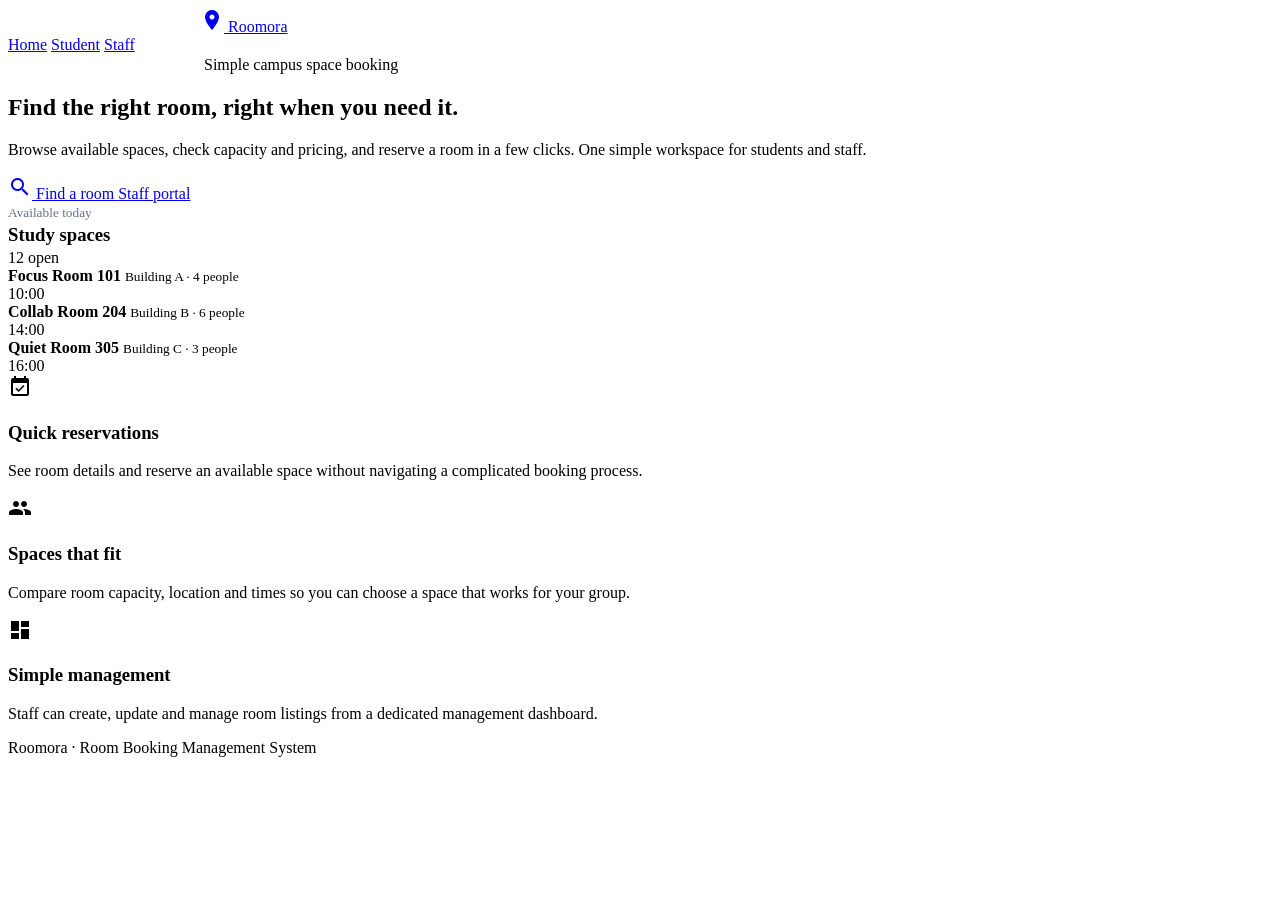
==== index.html @ 0867ea80 "Initial Roomora portfolio release" ====
<!DOCTYPE html>
<html lang="en">
<head>
  <meta charset="UTF-8">
  <meta
    name="viewport"
    content="width=device-width, initial-scale=1"
  >

  <meta
    name="description"
    content="Roomora is a modern room booking application for discovering and reserving shared spaces."
  >

  <title>Roomora | Room Booking</title>

  <link
    href="https://fonts.googleapis.com/icon?family=Material+Icons"
    rel="stylesheet"
  >

  <link rel="stylesheet" href="ui.css">
</head>

<body>
  <div class="shell">

    <header class="topbar">
      <a class="brand" href="index.html">
        <span class="brand-mark">
          <span class="material-icons">meeting_room</span>
        </span>
        Roomora
      </a>

      <nav class="nav-links" aria-label="Main navigation">
        <a class="active" href="index.html">Home</a>
        <a href="Student.html">Student</a>
        <a href="Admin.html">Staff</a>
      </nav>
    </header>

    <main>
      <section class="hero">
        <div class="hero-content">
          <span class="eyebrow">
            <span
              class="material-icons"
              style="font-size: 16px;"
            >
              auto_awesome
            </span>
            Simple campus space booking
          </span>

          <h1>
            Find the right room, right when you need it.
          </h1>

          <p>
            Browse available spaces, check capacity and pricing,
            and reserve a room in a few clicks. One simple workspace
            for students and staff.
          </p>

          <div class="hero-actions">
            <a
              class="btn btn-primary"
              href="Student.html"
            >
              <span class="material-icons">search</span>
              Find a room
            </a>

            <a
              class="btn btn-secondary"
              href="Admin.html"
            >
              Staff portal
            </a>
          </div>
        </div>

        <div class="visual">
          <div class="visual-inner">

            <div class="mini-head">
              <div>
                <small style="color: #667085;">
                  Available today
                </small>

                <h3 style="margin: 3px 0;">
                  Study spaces
                </h3>
              </div>

              <span class="pill">
                12 open
              </span>
            </div>

            <div class="mini-room">
              <div>
                <strong>Focus Room 101</strong>
                <small>Building A · 4 people</small>
              </div>

              <span class="pill">
                10:00
              </span>
            </div>

            <div class="mini-room">
              <div>
                <strong>Collab Room 204</strong>
                <small>Building B · 6 people</small>
              </div>

              <span class="pill">
                14:00
              </span>
            </div>

            <div class="mini-room">
              <div>
                <strong>Quiet Room 305</strong>
                <small>Building C · 3 people</small>
              </div>

              <span class="pill">
                16:00
              </span>
            </div>

          </div>
        </div>
      </section>

      <section class="features">

        <article class="feature">
          <span class="material-icons">
            event_available
          </span>

          <h3>Quick reservations</h3>

          <p>
            See room details and reserve an available space
            without navigating a complicated booking process.
          </p>
        </article>

        <article class="feature">
          <span class="material-icons">
            groups
          </span>

          <h3>Spaces that fit</h3>

          <p>
            Compare room capacity, location and times so you
            can choose a space that works for your group.
          </p>
        </article>

        <article class="feature">
          <span class="material-icons">
            dashboard_customize
          </span>

          <h3>Simple management</h3>

          <p>
            Staff can create, update and manage room listings
            from a dedicated management dashboard.
          </p>
        </article>

      </section>
    </main>

    <footer class="footer-note">
      Roomora · Room Booking Management System
    </footer>

  </div>
</body>
</html>
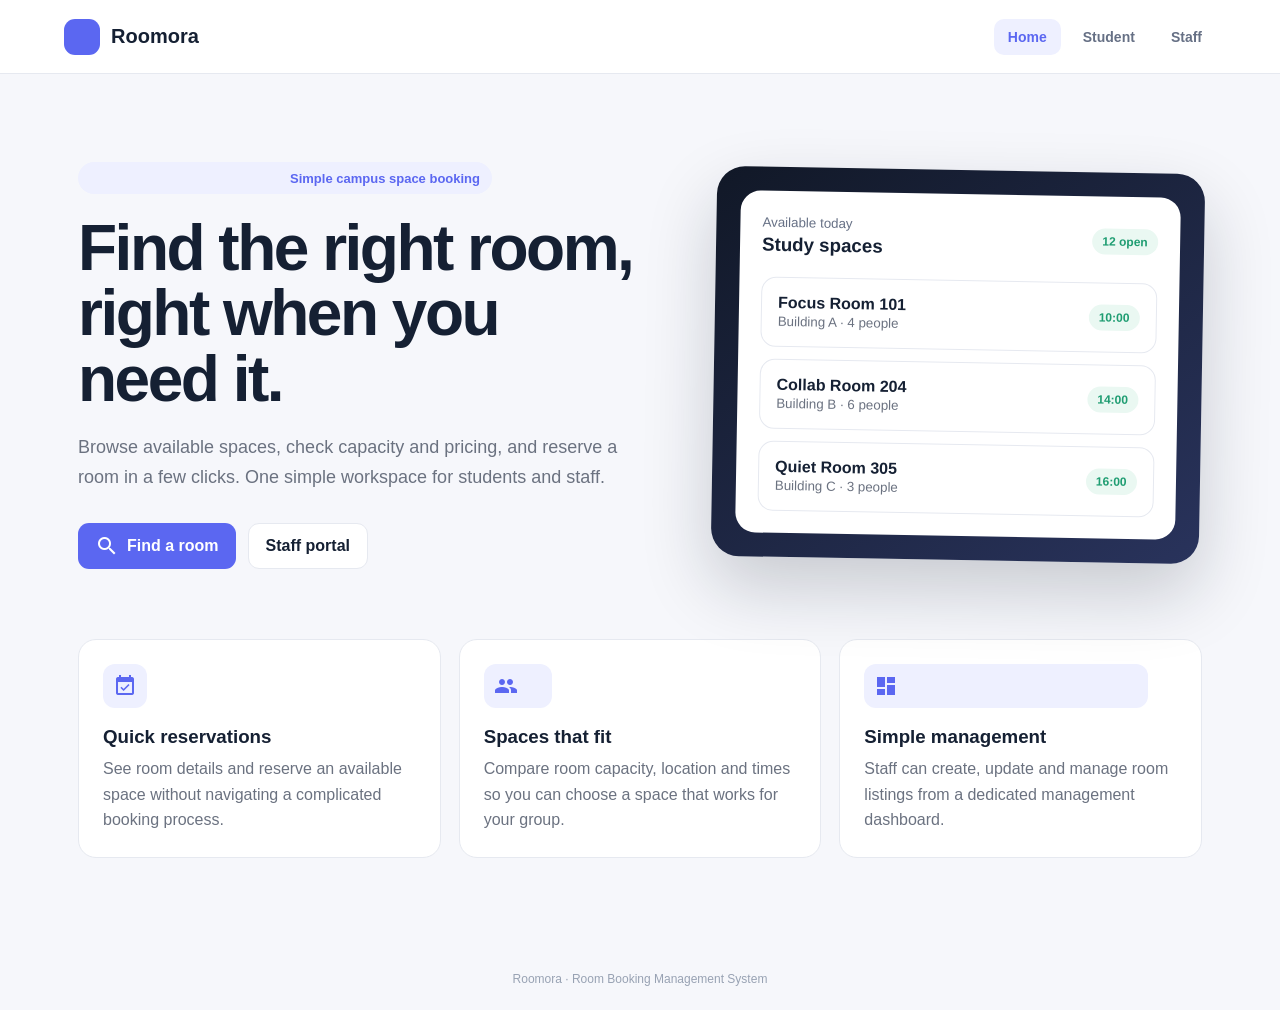
==== commit bb3ad9a3: "Update stylesheet link path in index.html" ====
--- a/index.html
+++ b/index.html
@@ -19,7 +19,7 @@
     rel="stylesheet"
   >
 
-  <link rel="stylesheet" href="ui.css">
+  <link rel="stylesheet" href="css/ui.css">
 </head>
 
 <body>
@@ -187,4 +187,4 @@
 
   </div>
 </body>
-</html>+</html>
--- a/css/ui.css
+++ b/css/ui.css
@@ -0,0 +1,1046 @@
+@import url(
+  "https://fonts.googleapis.com/css2?family=DM+Sans:wght@400;500;600;700&display=swap"
+);
+
+
+:root {
+  --bg: #f6f7fb;
+  --surface: #ffffff;
+
+  --ink: #152033;
+  --muted: #6b7280;
+
+  --line: #e6e9f0;
+
+  --brand: #5b67f1;
+  --brand-dark: #4651d8;
+  --brand-soft: #eef0ff;
+
+  --success: #1f9d72;
+  --success-soft: #eaf8f2;
+
+  --danger: #dc4c64;
+  --danger-soft: #fff0f2;
+
+  --radius: 18px;
+
+  --shadow:
+    0 18px 45px rgba(16, 24, 40, 0.08);
+}
+
+* {
+  box-sizing: border-box;
+}
+
+html {
+  scroll-behavior: smooth;
+}
+
+body {
+  margin: 0;
+
+  font-family:
+    "DM Sans",
+    sans-serif;
+
+  background: var(--bg);
+  color: var(--ink);
+}
+
+a {
+  color: inherit;
+  text-decoration: none;
+}
+
+button,
+input,
+select {
+  font: inherit;
+}
+
+button,
+a {
+  -webkit-tap-highlight-color: transparent;
+}
+
+button:focus-visible,
+a:focus-visible,
+input:focus-visible,
+select:focus-visible {
+  outline: 3px solid rgba(91, 103, 241, 0.2);
+  outline-offset: 2px;
+}
+
+.shell {
+  min-height: 100vh;
+}
+
+.topbar {
+  height: 74px;
+
+  display: flex;
+  align-items: center;
+  justify-content: space-between;
+
+  padding:
+    0
+    max(5vw, 28px);
+
+  position: sticky;
+  top: 0;
+  z-index: 10;
+
+  background:
+    rgba(255, 255, 255, 0.94);
+
+  border-bottom:
+    1px solid var(--line);
+
+  backdrop-filter:
+    blur(12px);
+}
+
+.brand {
+  display: flex;
+  align-items: center;
+  gap: 11px;
+
+  font-size: 20px;
+  font-weight: 700;
+}
+
+.brand-mark {
+  width: 36px;
+  height: 36px;
+
+  display: grid;
+  place-items: center;
+
+  border-radius: 11px;
+
+  background: var(--brand);
+  color: #ffffff;
+}
+
+.nav-links {
+  display: flex;
+  align-items: center;
+  gap: 8px;
+}
+
+.nav-links a {
+  padding:
+    10px
+    14px;
+
+  border-radius: 10px;
+
+  color: #667085;
+
+  font-size: 14px;
+  font-weight: 600;
+
+  transition:
+    background 0.2s ease,
+    color 0.2s ease;
+}
+
+.nav-links a:hover,
+.nav-links a.active {
+  background: var(--brand-soft);
+  color: var(--brand);
+}
+
+.btn {
+  display: inline-flex;
+  align-items: center;
+  justify-content: center;
+  gap: 8px;
+
+  padding:
+    11px
+    17px;
+
+  border: 0;
+  border-radius: 11px;
+
+  font-weight: 700;
+
+  cursor: pointer;
+
+  transition:
+    background 0.2s ease,
+    border-color 0.2s ease,
+    transform 0.15s ease,
+    box-shadow 0.2s ease;
+}
+
+.btn:hover {
+  transform: translateY(-1px);
+}
+
+.btn-primary {
+  background: var(--brand);
+  color: #ffffff;
+}
+
+.btn-primary:hover {
+  background: var(--brand-dark);
+
+  box-shadow:
+    0 8px 18px
+    rgba(91, 103, 241, 0.2);
+}
+
+.btn-secondary {
+  background: #ffffff;
+
+  border:
+    1px solid var(--line);
+
+  color: var(--ink);
+}
+
+.btn-secondary:hover {
+  background: #f8f9fc;
+}
+
+.btn-danger {
+  background: var(--danger-soft);
+  color: var(--danger);
+}
+
+.hero {
+  max-width: 1180px;
+
+  margin: 0 auto;
+
+  padding:
+    88px
+    28px
+    70px;
+
+  display: grid;
+
+  grid-template-columns:
+    1.08fr
+    0.92fr;
+
+  gap: 64px;
+
+  align-items: center;
+}
+
+.eyebrow {
+  display: inline-flex;
+  align-items: center;
+  gap: 8px;
+
+  padding:
+    8px
+    12px;
+
+  border-radius: 999px;
+
+  background: var(--brand-soft);
+  color: var(--brand);
+
+  font-size: 13px;
+  font-weight: 700;
+}
+
+.hero h1 {
+  margin:
+    22px
+    0
+    20px;
+
+  font-size:
+    clamp(
+      44px,
+      5vw,
+      68px
+    );
+
+  line-height: 1.02;
+  letter-spacing: -2.5px;
+}
+
+.hero p {
+  max-width: 620px;
+
+  color: var(--muted);
+
+  font-size: 18px;
+  line-height: 1.7;
+}
+
+.hero-actions {
+  display: flex;
+  gap: 12px;
+
+  margin-top: 30px;
+}
+
+.visual {
+  padding: 24px;
+
+  border-radius: 28px;
+
+  background:
+    linear-gradient(
+      145deg,
+      #111827,
+      #29335c
+    );
+
+  box-shadow:
+    0 30px 70px
+    rgba(16, 24, 40, 0.2);
+
+  transform:
+    rotate(1deg);
+}
+
+.visual-inner {
+  padding: 22px;
+
+  border-radius: 20px;
+
+  background: #ffffff;
+}
+
+.mini-head {
+  display: flex;
+  align-items: center;
+  justify-content: space-between;
+
+  margin-bottom: 18px;
+}
+
+.mini-room {
+  display: flex;
+  align-items: center;
+  justify-content: space-between;
+
+  margin-top: 12px;
+  padding: 16px;
+
+  border:
+    1px solid var(--line);
+
+  border-radius: 15px;
+}
+
+.mini-room strong {
+  display: block;
+}
+
+.mini-room small {
+  color: var(--muted);
+}
+
+
+.pill {
+  display: inline-flex;
+
+  padding:
+    6px
+    10px;
+
+  border-radius: 999px;
+
+  background: var(--success-soft);
+  color: var(--success);
+
+  font-size: 12px;
+  font-weight: 700;
+}
+
+
+.features {
+  max-width: 1180px;
+
+  margin: 0 auto;
+
+  padding:
+    0
+    28px
+    90px;
+
+  display: grid;
+
+  grid-template-columns:
+    repeat(3, 1fr);
+
+  gap: 18px;
+}
+
+.feature {
+  padding: 24px;
+
+  border:
+    1px solid var(--line);
+
+  border-radius: var(--radius);
+
+  background: var(--surface);
+}
+
+.feature .material-icons {
+  padding: 10px;
+
+  border-radius: 12px;
+
+  background: var(--brand-soft);
+  color: var(--brand);
+}
+
+.feature h3 {
+  margin:
+    18px
+    0
+    8px;
+}
+
+.feature p {
+  margin: 0;
+
+  color: var(--muted);
+
+  line-height: 1.6;
+}
+
+.auth-wrap {
+  min-height:
+    calc(100vh - 74px);
+
+  display: grid;
+  place-items: center;
+
+  padding:
+    42px
+    20px;
+}
+
+.auth-card {
+  width:
+    min(460px, 100%);
+
+  padding: 34px;
+
+  border:
+    1px solid var(--line);
+
+  border-radius: 24px;
+
+  background: var(--surface);
+
+  box-shadow: var(--shadow);
+}
+
+.auth-card h1 {
+  margin:
+    8px
+    0;
+
+  font-size: 30px;
+}
+
+.auth-card > p {
+  margin:
+    0
+    0
+    28px;
+
+  color: var(--muted);
+}
+
+.auth-card .btn {
+  width: 100%;
+}
+
+.field {
+  margin-bottom: 17px;
+}
+
+.field label {
+  display: block;
+
+  margin-bottom: 8px;
+
+  font-size: 13px;
+  font-weight: 700;
+}
+
+.field input,
+.field select {
+  width: 100%;
+
+  padding:
+    13px
+    14px;
+
+  border:
+    1px solid #d8dce5;
+
+  border-radius: 11px;
+
+  outline: none;
+
+  background: #ffffff;
+
+  transition:
+    border-color 0.2s ease,
+    box-shadow 0.2s ease;
+}
+
+.field input:focus,
+.field select:focus {
+  border-color: var(--brand);
+
+  box-shadow:
+    0 0 0 3px
+    rgba(91, 103, 241, 0.12);
+}
+
+.auth-meta {
+  display: flex;
+  align-items: center;
+  justify-content: space-between;
+
+  margin:
+    4px
+    0
+    20px;
+
+  color: var(--muted);
+
+  font-size: 13px;
+}
+
+.error {
+  display: block;
+
+  margin-top: 12px;
+
+  color: var(--danger);
+
+  font-size: 13px;
+}
+
+.demo-note {
+  margin-top: 20px;
+
+  padding:
+    12px
+    14px;
+
+  border-radius: 10px;
+
+  background: #f8f9fc;
+  color: var(--muted);
+
+  font-size: 12px;
+}
+
+.dashboard {
+  max-width: 1280px;
+
+  margin: 0 auto;
+
+  padding:
+    42px
+    28px
+    70px;
+}
+
+.page-head {
+  display: flex;
+  align-items: flex-start;
+  justify-content: space-between;
+
+  gap: 20px;
+
+  margin-bottom: 28px;
+}
+
+.page-head h1 {
+  margin: 0;
+
+  font-size: 32px;
+}
+
+.page-head p {
+  margin:
+    7px
+    0
+    0;
+
+  color: var(--muted);
+}
+
+.stats {
+  display: grid;
+
+  grid-template-columns:
+    repeat(3, 1fr);
+
+  gap: 16px;
+
+  margin-bottom: 26px;
+}
+
+.stat {
+  padding: 20px;
+
+  border:
+    1px solid var(--line);
+
+  border-radius: 16px;
+
+  background: var(--surface);
+}
+
+.stat-label {
+  color: var(--muted);
+
+  font-size: 13px;
+  font-weight: 600;
+}
+
+.stat-value {
+  margin-top: 6px;
+
+  font-size: 29px;
+  font-weight: 700;
+}
+
+
+.panel {
+  overflow: hidden;
+
+  border:
+    1px solid var(--line);
+
+  border-radius: var(--radius);
+
+  background: var(--surface);
+}
+
+.panel-head {
+  display: flex;
+  align-items: center;
+  justify-content: space-between;
+
+  padding:
+    20px
+    22px;
+
+  border-bottom:
+    1px solid var(--line);
+}
+
+.panel-head h2 {
+  margin: 0;
+
+  font-size: 18px;
+}
+
+.table-scroll {
+  overflow-x: auto;
+}
+
+table {
+  width: 100%;
+
+  min-width: 900px;
+
+  border-collapse: collapse;
+}
+
+th {
+  padding:
+    13px
+    16px;
+
+  border-bottom:
+    1px solid var(--line);
+
+  background: #fafbfc;
+  color: #667085;
+
+  font-size: 12px;
+  font-weight: 700;
+
+  text-align: left;
+  text-transform: uppercase;
+
+  letter-spacing: 0.04em;
+}
+
+td {
+  padding: 16px;
+
+  border-bottom:
+    1px solid #eef0f4;
+
+  font-size: 14px;
+
+  vertical-align: middle;
+}
+
+tr:last-child td {
+  border-bottom: 0;
+}
+
+.table-action {
+  margin-right: 5px;
+
+  padding:
+    7px
+    9px;
+
+  border: 0;
+  border-radius: 8px;
+
+  background: #f2f4f7;
+
+  cursor: pointer;
+
+  transition:
+    background 0.2s ease,
+    transform 0.15s ease;
+}
+
+.table-action:hover {
+  background: #e8ebf0;
+
+  transform:
+    translateY(-1px);
+}
+
+.promo-wrap {
+  display: flex;
+
+  gap: 6px;
+}
+
+.promo-wrap input {
+  width: 125px;
+
+  padding: 8px;
+
+  border:
+    1px solid var(--line);
+
+  border-radius: 8px;
+
+  outline: none;
+}
+
+.promo-wrap input:focus {
+  border-color: var(--brand);
+
+  box-shadow:
+    0 0 0 3px
+    rgba(91, 103, 241, 0.1);
+}
+
+.promo-wrap button {
+  padding:
+    8px
+    10px;
+
+  border: 0;
+  border-radius: 8px;
+
+  background: var(--brand-soft);
+  color: var(--brand);
+
+  font-weight: 700;
+
+  cursor: pointer;
+}
+
+.status-select {
+  padding:
+    8px
+    10px;
+
+  border:
+    1px solid var(--line);
+
+  border-radius: 9px;
+
+  background: #ffffff;
+}
+
+.book-btn {
+  padding:
+    9px
+    12px;
+
+  border: 0;
+  border-radius: 9px;
+
+  background: var(--brand);
+  color: #ffffff;
+
+  font-weight: 700;
+
+  cursor: pointer;
+
+  transition:
+    background 0.2s ease,
+    transform 0.15s ease;
+}
+
+.book-btn:hover {
+  background: var(--brand-dark);
+
+  transform:
+    translateY(-1px);
+}
+
+.modal-content {
+  border: 0 !important;
+
+  border-radius:
+    20px !important;
+
+  box-shadow:
+    var(--shadow);
+}
+
+.modal-header,
+.modal-footer {
+  border-color:
+    var(--line) !important;
+}
+
+.modal-body {
+  padding:
+    24px !important;
+}
+
+.modal-footer .btn {
+  width: auto;
+}
+
+.confirm-card {
+  width:
+    min(580px, 100%);
+
+  padding: 38px;
+
+  border:
+    1px solid var(--line);
+
+  border-radius: 24px;
+
+  background: var(--surface);
+
+  box-shadow: var(--shadow);
+
+  text-align: center;
+}
+
+.success-icon {
+  width: 68px;
+  height: 68px;
+
+  display: grid;
+  place-items: center;
+
+  margin:
+    0
+    auto
+    20px;
+
+  border-radius: 50%;
+
+  background: var(--success-soft);
+  color: var(--success);
+}
+
+.confirm-card h1 {
+  margin:
+    10px
+    0;
+
+  font-size: 30px;
+}
+
+.confirm-card > p {
+  color: var(--muted);
+}
+
+.receipt {
+  margin:
+    26px
+    0;
+
+  padding: 18px;
+
+  border-radius: 14px;
+
+  background: #f8f9fc;
+
+  text-align: left;
+}
+
+.receipt-row {
+  display: flex;
+  justify-content: space-between;
+
+  gap: 20px;
+
+  padding:
+    8px
+    0;
+
+  color: var(--muted);
+}
+
+.receipt-row strong {
+  color: var(--ink);
+
+  text-align: right;
+}
+
+.amount {
+  color:
+    var(--ink) !important;
+
+  font-size:
+    26px !important;
+
+  font-weight: 700;
+}
+
+.footer-note {
+  padding: 24px;
+
+  color: #98a2b3;
+
+  font-size: 12px;
+
+  text-align: center;
+}
+
+@media (max-width: 850px) {
+
+  .topbar {
+    padding:
+      0
+      18px;
+  }
+
+  .hero {
+    grid-template-columns: 1fr;
+
+    padding-top: 55px;
+  }
+
+  .hero h1 {
+    letter-spacing: -1.5px;
+  }
+
+  .visual {
+    display: none;
+  }
+
+  .features,
+  .stats {
+    grid-template-columns: 1fr;
+  }
+
+  .page-head {
+    flex-direction: column;
+  }
+
+  .dashboard {
+    padding:
+      28px
+      16px;
+  }
+
+  .nav-links a {
+    padding:
+      9px
+      10px;
+  }
+
+  .nav-links a:not(.active) {
+    display: none;
+  }
+
+}
+
+
+@media (max-width: 520px) {
+
+  .topbar {
+    height: 66px;
+  }
+
+  .brand {
+    font-size: 18px;
+  }
+
+  .brand-mark {
+    width: 32px;
+    height: 32px;
+  }
+
+  .hero {
+    padding:
+      44px
+      20px
+      55px;
+  }
+
+  .hero h1 {
+    font-size: 42px;
+  }
+
+  .hero-actions {
+    flex-direction: column;
+  }
+
+  .hero-actions .btn {
+    width: 100%;
+  }
+
+  .features {
+    padding:
+      0
+      20px
+      60px;
+  }
+
+  .auth-card,
+  .confirm-card {
+    padding:
+      26px
+      22px;
+  }
+
+  .auth-meta {
+    gap: 12px;
+
+    flex-wrap: wrap;
+  }
+
+  .receipt-row {
+    flex-direction: column;
+
+    gap: 3px;
+  }
+
+  .receipt-row strong {
+    text-align: left;
+  }
+
+}
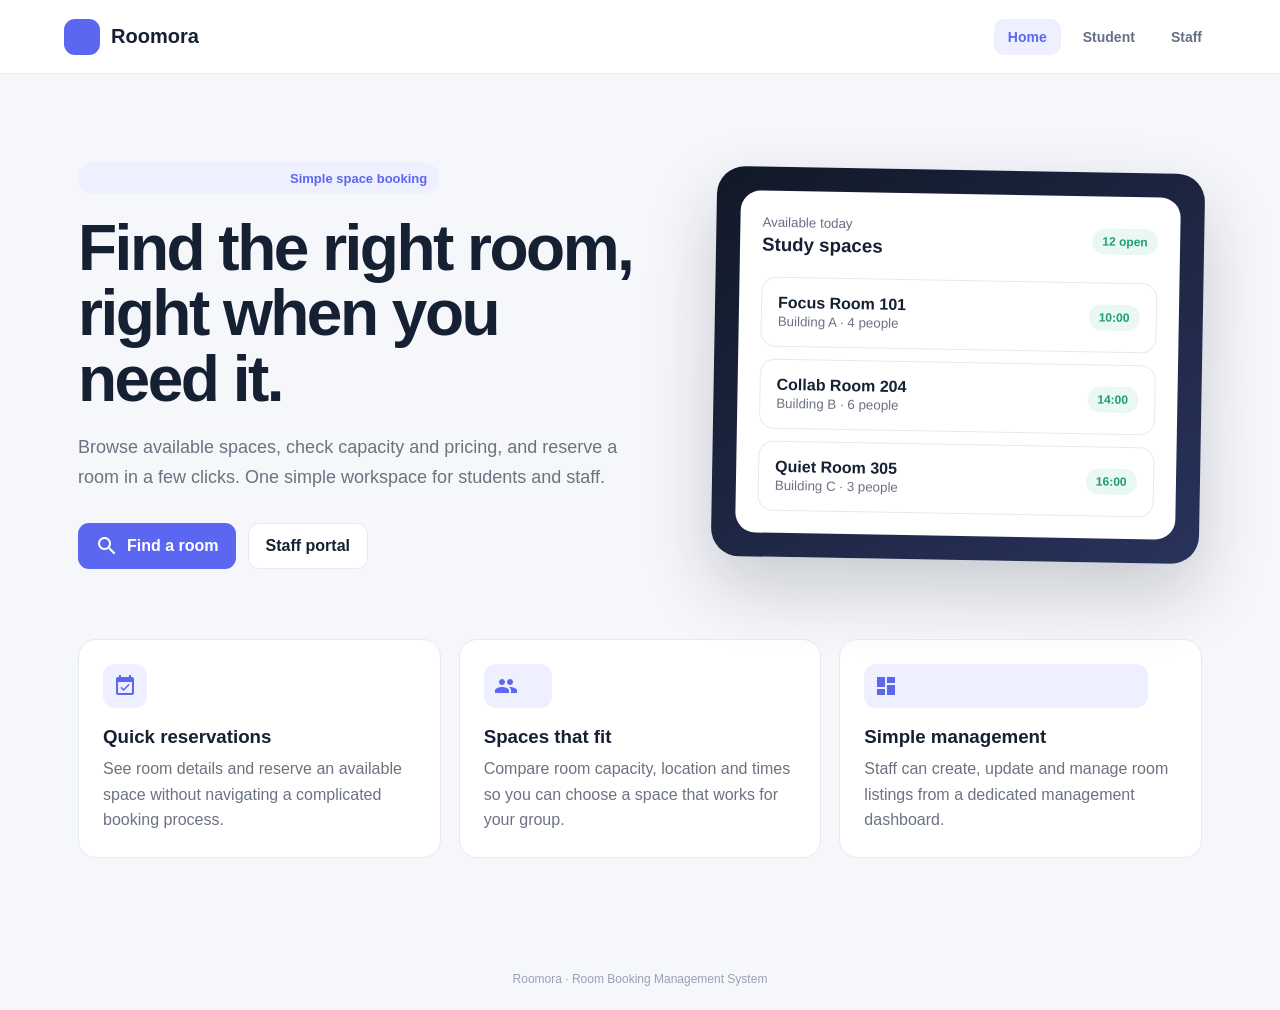
==== commit ab669516: "Update booking description in index.html" ====
--- a/index.html
+++ b/index.html
@@ -50,7 +50,7 @@
             >
               auto_awesome
             </span>
-            Simple campus space booking
+            Simple space booking
           </span>
 
           <h1>
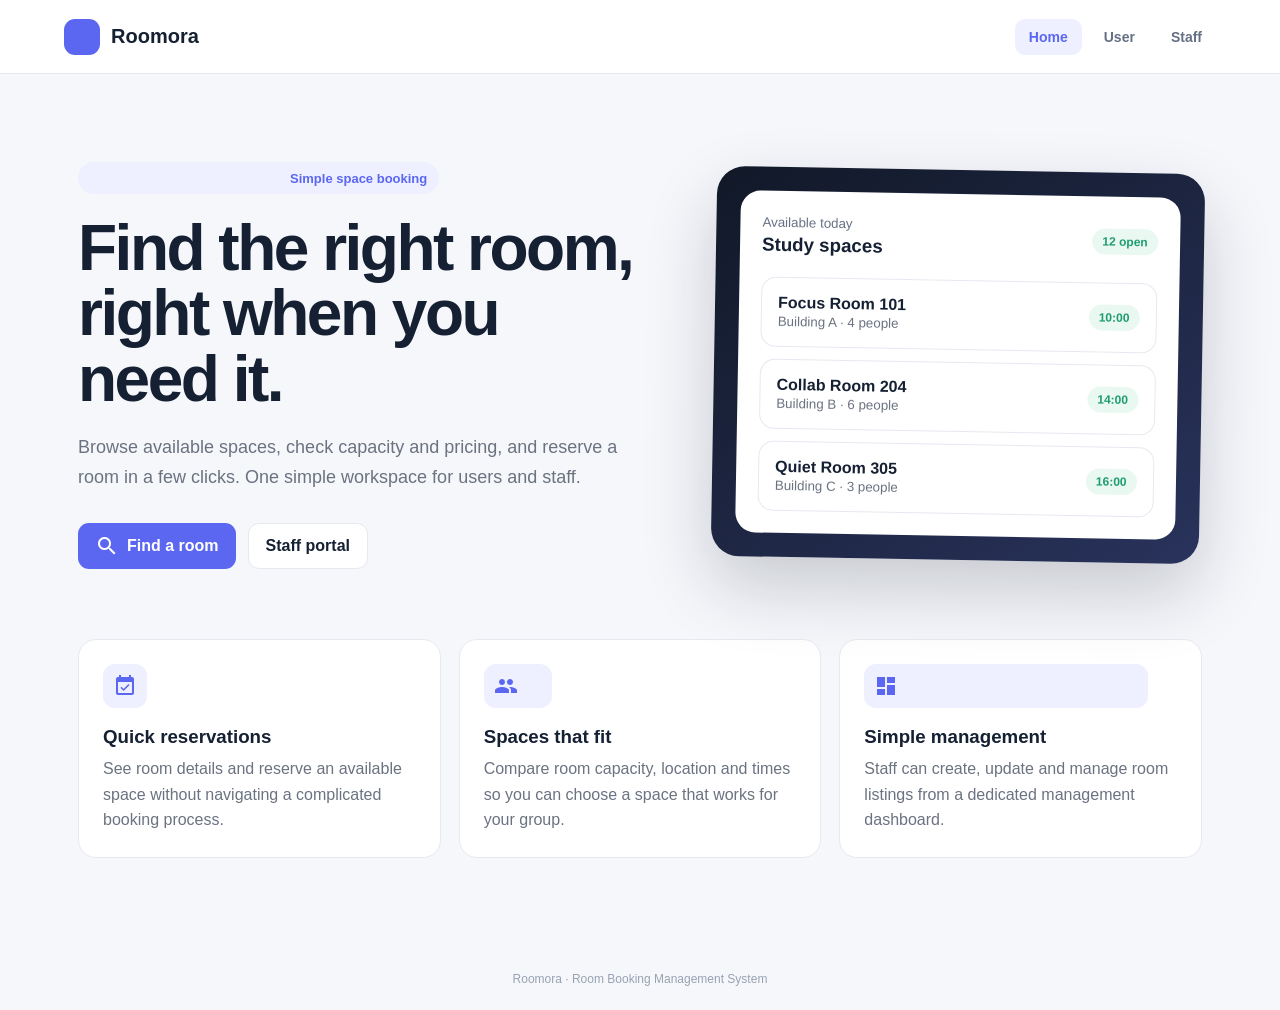
==== commit d3768eca: "Rename link to 'User' in navigation" ====
--- a/index.html
+++ b/index.html
@@ -35,7 +35,7 @@
 
       <nav class="nav-links" aria-label="Main navigation">
         <a class="active" href="index.html">Home</a>
-        <a href="Student.html">Student</a>
+        <a href="Student.html">User</a>
         <a href="Admin.html">Staff</a>
       </nav>
     </header>
@@ -60,7 +60,7 @@
           <p>
             Browse available spaces, check capacity and pricing,
             and reserve a room in a few clicks. One simple workspace
-            for students and staff.
+            for users and staff.
           </p>
 
           <div class="hero-actions">
